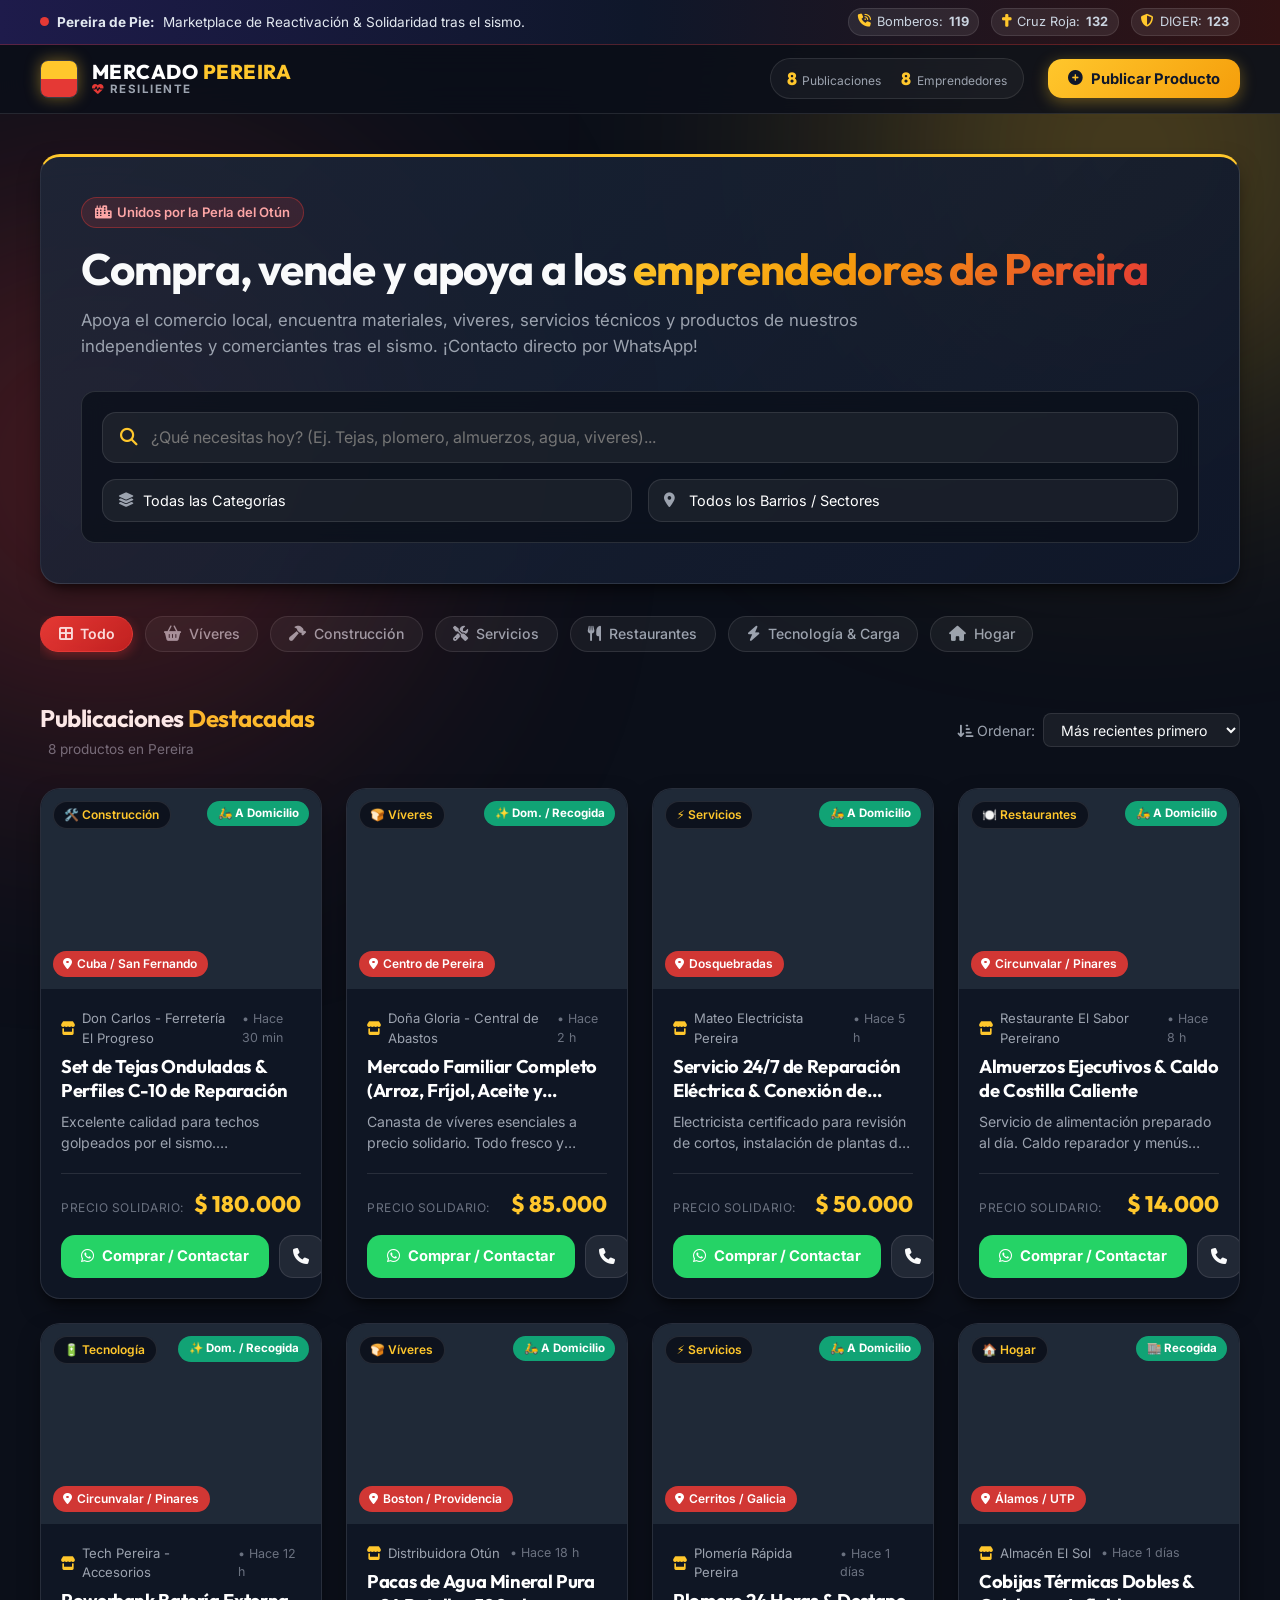
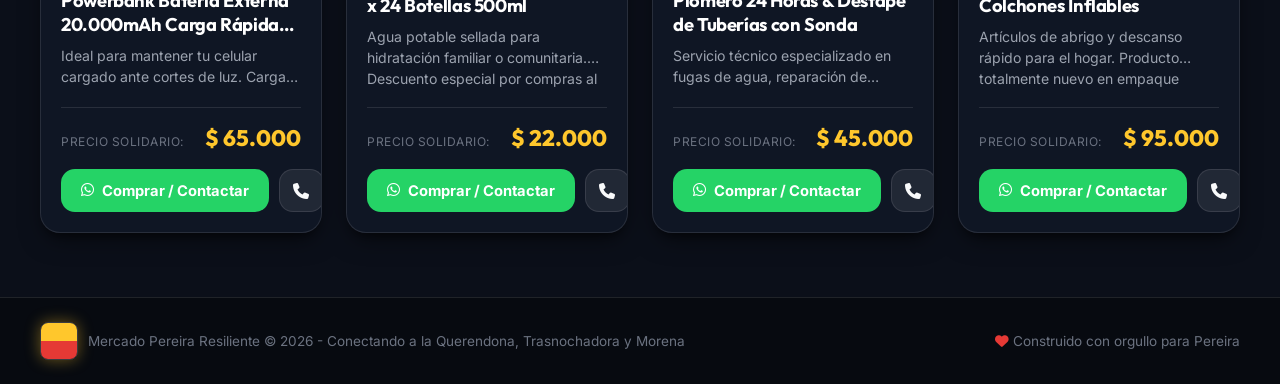
==== index.html @ 0235b791 "🚀 Lanzamiento inicial - Mercado Pereira Resiliente con Supabase" ====
<!DOCTYPE html>
<html lang="es">
<head>
  <meta charset="UTF-8">
  <meta name="viewport" content="width=device-width, initial-scale=1.0">
  <!-- Supabase Config (injected before app.js) -->
  <script>
    window.SUPABASE_URL = 'https://wqqwmtfupeejqzfnujdm.supabase.co';
    window.SUPABASE_ANON_KEY = 'eyJhbGciOiJIUzI1NiIsInR5cCI6IkpXVCJ9.eyJpc3MiOiJzdXBhYmFzZSIsInJlZiI6IndxcXdtdGZ1cGVlanF6Zm51amRtIiwicm9sZSI6ImFub24iLCJpYXQiOjE3ODY2MzM1OTQsImV4cCI6MjEwMjIwOTU5NH0.boRlhzLZzAHu8gyJQHZt4p9UXYtmQmVjTqqihpSPeos';
  </script>
  <title>Mercado Pereira Resiliente | Comercio & Solidaridad Local</title>
  <meta name="description" content="El Marketplace oficial de Pereira para comprar, vender y apoyar a comerciantes, independientes y emprendedores de nuestra ciudad.">
  
  <!-- Google Fonts: Outfit & Inter for ultra modern typography -->
  <link rel="preconnect" href="https://fonts.googleapis.com">
  <link rel="preconnect" href="https://fonts.gstatic.com" crossorigin>
  <link href="https://fonts.googleapis.com/css2?family=Inter:wght@300;400;500;600;700&family=Outfit:wght@500;600;700;800;900&display=swap" rel="stylesheet">
  
  <!-- FontAwesome Icons for crisp UI elements -->
  <link rel="stylesheet" href="https://cdnjs.cloudflare.com/ajax/libs/font-awesome/6.4.0/css/all.min.css">
  
  <!-- App Stylesheet -->
  <link rel="stylesheet" href="styles.css">
</head>
<body>
  <!-- Background Ambient Glow with Pereira Colors -->
  <div class="bg-glow bg-glow-yellow"></div>
  <div class="bg-glow bg-glow-red"></div>

  <!-- Top Announcement / Emergency Bar -->
  <div class="top-emergency-bar">
    <div class="container emergency-flex">
      <div class="emergency-text">
        <span class="pulse-dot"></span>
        <strong>Pereira de Pie:</strong> Marketplace de Reactivación & Solidaridad tras el sismo.
      </div>
      <div class="emergency-lines">
        <span class="emergency-pill"><i class="fa-solid fa-phone-volume"></i> Bomberos: <strong>119</strong></span>
        <span class="emergency-pill"><i class="fa-solid fa-cross"></i> Cruz Roja: <strong>132</strong></span>
        <span class="emergency-pill"><i class="fa-solid fa-shield-halved"></i> DIGER: <strong>123</strong></span>
      </div>
    </div>
  </div>

  <!-- Main Navigation Header -->
  <header class="main-header">
    <div class="container header-content">
      <!-- City Pride Logo -->
      <a href="#" class="brand-logo">
        <div class="flag-icon">
          <div class="flag-stripe flag-yellow"></div>
          <div class="flag-stripe flag-red"></div>
        </div>
        <div class="logo-text">
          <span class="logo-title">MERCADO <span class="highlight-yellow">PEREIRA</span></span>
          <span class="logo-subtitle"><i class="fa-solid fa-heart-pulse highlight-red"></i> RESILIENTE</span>
        </div>
      </a>

      <!-- Quick Actions & Stats -->
      <div class="header-actions">
        <div class="quick-stats hide-mobile">
          <div class="stat-item">
            <span class="stat-number" id="totalProductsCount">0</span>
            <span class="stat-label">Publicaciones</span>
          </div>
          <div class="stat-item">
            <span class="stat-number" id="totalSellersCount">0</span>
            <span class="stat-label">Emprendedores</span>
          </div>
        </div>

        <button class="btn btn-primary" id="openPublishModalBtn">
          <i class="fa-solid fa-plus-circle"></i>
          <span>Publicar Producto</span>
        </button>
      </div>
    </div>
  </header>

  <!-- Hero Banner with City Pride -->
  <section class="hero-section">
    <div class="container">
      <div class="hero-card">
        <div class="hero-badge">
          <i class="fa-solid fa-city"></i> Unidos por la Perla del Otún
        </div>
        <h1 class="hero-title">
          Compra, vende y apoya a los <span class="text-gradient">emprendedores de Pereira</span>
        </h1>
        <p class="hero-subtitle">
          Apoya el comercio local, encuentra materiales, viveres, servicios técnicos y productos de nuestros independientes y comerciantes tras el sismo. ¡Contacto directo por WhatsApp!
        </p>

        <!-- Search & Filter Bar -->
        <div class="search-filter-box">
          <div class="search-input-wrapper">
            <i class="fa-solid fa-magnifying-glass search-icon"></i>
            <input type="text" id="searchInput" placeholder="¿Qué necesitas hoy? (Ej. Tejas, plomero, almuerzos, agua, viveres)..." autocomplete="off">
            <button class="clear-search-btn" id="clearSearchBtn" style="display:none;"><i class="fa-solid fa-xmark"></i></button>
          </div>

          <div class="filter-selects">
            <div class="select-wrapper">
              <i class="fa-solid fa-layer-group"></i>
              <select id="categoryFilter">
                <option value="all">Todas las Categorías</option>
                <option value="viveres">🍞 Víveres & Alimentos</option>
                <option value="construccion">🛠️ Materiales & Reparación</option>
                <option value="servicios">⚡ Servicios Técnicos</option>
                <option value="restaurantes">🍽️ Comida & Restaurantes</option>
                <option value="tecnologia">🔋 Tecnología & Carga</option>
                <option value="hogar">🏠 Hogar & Ropa</option>
                <option value="otros">📦 Otros Productos</option>
              </select>
            </div>

            <div class="select-wrapper">
              <i class="fa-solid fa-location-dot"></i>
              <select id="neighborhoodFilter">
                <option value="all">Todos los Barrios / Sectores</option>
                <option value="cuba">Cuba / San Fernando</option>
                <option value="centro">Centro de Pereira</option>
                <option value="circunvalar">Circunvalar / Pinares</option>
                <option value="dosquebradas">Dosquebradas</option>
                <option value="boston">Boston / Providencia</option>
                <option value="cerritos">Cerritos / Galicia</option>
                <option value="alamos">Álamos / UTP</option>
                <option value="villasantana">Villa Santana / Toki</option>
              </select>
            </div>
          </div>
        </div>
      </div>
    </div>
  </section>

  <!-- Category Pills Bar -->
  <section class="categories-bar-section">
    <div class="container">
      <div class="categories-scroll" id="categoryPillsContainer">
        <button class="category-pill active" data-category="all">
          <i class="fa-solid fa-border-all"></i> Todo
        </button>
        <button class="category-pill" data-category="viveres">
          <i class="fa-solid fa-basket-shopping"></i> Víveres
        </button>
        <button class="category-pill" data-category="construccion">
          <i class="fa-solid fa-hammer"></i> Construcción
        </button>
        <button class="category-pill" data-category="servicios">
          <i class="fa-solid fa-screwdriver-wrench"></i> Servicios
        </button>
        <button class="category-pill" data-category="restaurantes">
          <i class="fa-solid fa-utensils"></i> Restaurantes
        </button>
        <button class="category-pill" data-category="tecnologia">
          <i class="fa-solid fa-bolt"></i> Tecnología & Carga
        </button>
        <button class="category-pill" data-category="hogar">
          <i class="fa-solid fa-house"></i> Hogar
        </button>
      </div>
    </div>
  </section>

  <!-- Main Marketplace Section -->
  <main class="marketplace-section">
    <div class="container">
      <!-- Active Filters Summary & Sorting -->
      <div class="results-header">
        <div class="results-info">
          <h2 class="section-title">Publicaciones <span class="highlight-yellow" id="currentCategoryTitle">Destacadas</span></h2>
          <span class="results-count" id="resultsCountBadge">Mostrando 0 productos</span>
        </div>

        <div class="sort-wrapper">
          <label for="sortSelect"><i class="fa-solid fa-arrow-down-short-wide"></i> Ordenar:</label>
          <select id="sortSelect">
            <option value="recent">Más recientes primero</option>
            <option value="price-low">Precio: Menor a Mayor</option>
            <option value="price-high">Precio: Mayor a Menor</option>
          </select>
        </div>
      </div>

      <!-- Marketplace Products Grid -->
      <div class="products-grid" id="productsGrid">
        <!-- Products cards injected via JS -->
      </div>

      <!-- Empty State -->
      <div class="empty-state" id="emptyState" style="display: none;">
        <div class="empty-icon"><i class="fa-solid fa-store-slash"></i></div>
        <h3>No se encontraron productos</h3>
        <p>Intenta ajustar tus criterios de búsqueda o sé el primero en publicar en esta categoría.</p>
        <button class="btn btn-primary" id="emptyStatePublishBtn">
          <i class="fa-solid fa-plus-circle"></i> Publicar Mi Producto
        </button>
      </div>
    </div>
  </main>

  <!-- Express Publish Modal -->
  <div class="modal-overlay" id="publishModal">
    <div class="modal-card">
      <div class="modal-header">
        <div class="modal-title-group">
          <div class="flag-mini"></div>
          <h3>Publicar Producto o Servicio</h3>
        </div>
        <button class="close-modal-btn" id="closePublishModalBtn"><i class="fa-solid fa-xmark"></i></button>
      </div>

      <form id="publishForm" class="modal-form">
        <div class="form-row">
          <div class="form-group">
            <label for="sellerName"><i class="fa-solid fa-user"></i> Tu Nombre o Negocio *</label>
            <input type="text" id="sellerName" placeholder="Ej. Don Carlos / Ferretería El Progreso" required>
          </div>

          <div class="form-group">
            <label for="sellerPhone"><i class="fa-brands fa-whatsapp"></i> Número de WhatsApp *</label>
            <input type="tel" id="sellerPhone" placeholder="Ej. 3101234567" required>
          </div>
        </div>

        <div class="form-group">
          <label for="productTitle"><i class="fa-solid fa-tag"></i> Título del Producto o Servicio *</label>
          <input type="text" id="productTitle" placeholder="Ej. Set de Tejas de Fibrocemento o Menú de Almuerzos" required>
        </div>

        <div class="form-row">
          <div class="form-group">
            <label for="productPrice"><i class="fa-solid fa-dollar-sign"></i> Precio ($ COP) *</label>
            <input type="number" id="productPrice" placeholder="Ej. 45000" min="0" required>
          </div>

          <div class="form-group">
            <label for="productCategory"><i class="fa-solid fa-list"></i> Categoría *</label>
            <select id="productCategory" required>
              <option value="">Seleccionar...</option>
              <option value="viveres">🍞 Víveres & Alimentos</option>
              <option value="construccion">🛠️ Materiales & Reparación</option>
              <option value="servicios">⚡ Servicios Técnicos</option>
              <option value="restaurantes">🍽️ Comida & Restaurantes</option>
              <option value="tecnologia">🔋 Tecnología & Carga</option>
              <option value="hogar">🏠 Hogar & Ropa</option>
              <option value="otros">📦 Otros Productos</option>
            </select>
          </div>
        </div>

        <div class="form-row">
          <div class="form-group">
            <label for="productNeighborhood"><i class="fa-solid fa-location-dot"></i> Barrio / Sector en Pereira *</label>
            <select id="productNeighborhood" required>
              <option value="">Seleccionar Barrio...</option>
              <option value="cuba">Cuba / San Fernando</option>
              <option value="centro">Centro de Pereira</option>
              <option value="circunvalar">Circunvalar / Pinares</option>
              <option value="dosquebradas">Dosquebradas</option>
              <option value="boston">Boston / Providencia</option>
              <option value="cerritos">Cerritos / Galicia</option>
              <option value="alamos">Álamos / UTP</option>
              <option value="villasantana">Villa Santana / Toki</option>
            </select>
          </div>

          <div class="form-group">
            <label for="deliveryBadge"><i class="fa-solid fa-truck-fast"></i> Modalidad de Entrega</label>
            <select id="deliveryBadge">
              <option value="domicilio">🛵 A Domicilio</option>
              <option value="recogida">🏬 Recogida en Punto</option>
              <option value="ambos">✨ Domicilio o Recogida</option>
            </select>
          </div>
        </div>

        <div class="form-group">
          <label for="productDescription"><i class="fa-solid fa-align-left"></i> Descripción del Producto o Servicio</label>
          <textarea id="productDescription" rows="3" placeholder="Describe los detalles, disponibilidad, cantidades o características..."></textarea>
        </div>

        <!-- Image Upload -->
        <div class="form-group">
          <label><i class="fa-solid fa-image"></i> Fotografía del Producto</label>
          
          <div class="image-upload-wrapper">
            <div class="upload-dropzone" id="dropzone">
              <i class="fa-solid fa-cloud-arrow-up upload-icon"></i>
              <span>Haz clic o arrastra una imagen aquí</span>
              <input type="file" id="imageInput" accept="image/*" class="file-input">
            </div>

            <div class="image-preview-container" id="imagePreviewContainer" style="display: none;">
              <img id="imagePreview" src="" alt="Previsualización">
              <button type="button" class="remove-img-btn" id="removeImgBtn"><i class="fa-solid fa-trash"></i></button>
            </div>
          </div>
          <small class="help-text">Si no subes foto, asignaremos una foto ilustrativa de alta calidad según la categoría.</small>
        </div>

        <div class="modal-footer">
          <button type="button" class="btn btn-secondary" id="cancelPublishBtn">Cancelar</button>
          <button type="submit" class="btn btn-primary btn-submit">
            <i class="fa-solid fa-paper-plane"></i> Publicar en Mercado Pereira
          </button>
        </div>
      </form>
    </div>
  </div>

  <!-- Notification Toast -->
  <div class="toast-container" id="toastContainer"></div>

  <!-- Footer -->
  <footer class="main-footer">
    <div class="container footer-flex">
      <div class="footer-brand">
        <div class="flag-icon mini">
          <div class="flag-stripe flag-yellow"></div>
          <div class="flag-stripe flag-red"></div>
        </div>
        <span>Mercado Pereira Resiliente &copy; 2026 - Conectando a la Querendona, Trasnochadora y Morena</span>
      </div>
      <div class="footer-credits">
        <span><i class="fa-solid fa-heart highlight-red"></i> Construido con orgullo para Pereira</span>
      </div>
    </div>
  </footer>

  <!-- Supabase JS Client v2 -->
  <script src="https://cdn.jsdelivr.net/npm/@supabase/supabase-js@2/dist/umd/supabase.min.js"></script>

  <!-- App Script -->
  <script src="app.js"></script>
</body>
</html>
---- styles.css ----
/* ==========================================================================
   MERCADO PEREIRA RESILIENTE - DESIGN SYSTEM & STYLES
   Colors: Pereira Flag (Warm Golden Yellow & Passion Red) + Dark Slate Glass
   ========================================================================== */

:root {
  /* Pereira Brand Colors */
  --pereira-yellow: #FFC72C;
  --pereira-yellow-glow: rgba(255, 199, 44, 0.35);
  --pereira-yellow-dark: #D97706;
  
  --pereira-red: #E53935;
  --pereira-red-glow: rgba(229, 57, 53, 0.35);
  --pereira-red-dark: #B91C1C;

  /* Neutral Dark Theme */
  --bg-dark: #0B0F19;
  --bg-card: rgba(17, 24, 39, 0.85);
  --bg-card-hover: rgba(31, 41, 55, 0.95);
  --bg-glass: rgba(255, 255, 255, 0.05);

  --border-light: rgba(255, 255, 255, 0.1);
  --border-glow: rgba(255, 199, 44, 0.25);

  /* Typography Colors */
  --text-primary: #F9FAFB;
  --text-secondary: #9CA3AF;
  --text-muted: #6B7280;

  /* Functional Accents */
  --success-green: #10B981;
  --whatsapp-green: #25D366;
  --whatsapp-hover: #1EBE57;

  /* Spacing & Radii */
  --radius-sm: 8px;
  --radius-md: 14px;
  --radius-lg: 20px;
  --radius-full: 9999px;

  --transition-fast: 0.2s cubic-bezier(0.4, 0, 0.2, 1);
  --transition-normal: 0.3s cubic-bezier(0.4, 0, 0.2, 1);

  /* Shadows */
  --shadow-card: 0 10px 25px -5px rgba(0, 0, 0, 0.5), 0 8px 10px -6px rgba(0, 0, 0, 0.5);
  --shadow-glow-yellow: 0 0 30px var(--pereira-yellow-glow);
  --shadow-glow-red: 0 0 30px var(--pereira-red-glow);
}

/* Base Reset & Box Sizing */
*, *::before, *::after {
  box-sizing: border-box;
  margin: 0;
  padding: 0;
}

body {
  font-family: 'Inter', system-ui, -apple-system, sans-serif;
  background-color: var(--bg-dark);
  color: var(--text-primary);
  line-height: 1.5;
  min-height: 100vh;
  overflow-x: hidden;
  position: relative;
}

h1, h2, h3, h4, h5, h6 {
  font-family: 'Outfit', sans-serif;
  font-weight: 700;
  letter-spacing: -0.02em;
}

a {
  color: inherit;
  text-decoration: none;
}

button, input, select, textarea {
  font-family: inherit;
  font-size: inherit;
}

/* Background Ambient Glows */
.bg-glow {
  position: fixed;
  width: 500px;
  height: 500px;
  border-radius: 50%;
  filter: blur(140px);
  pointer-events: none;
  z-index: 0;
  opacity: 0.35;
}

.bg-glow-yellow {
  top: -100px;
  right: -100px;
  background: var(--pereira-yellow);
}

.bg-glow-red {
  bottom: 20%;
  left: -150px;
  background: var(--pereira-red);
}

/* Container Layout */
.container {
  width: 100%;
  max-width: 1240px;
  margin: 0 auto;
  padding: 0 1.25rem;
}

/* Top Emergency Bar */
.top-emergency-bar {
  background: linear-gradient(90deg, #1E1B4B 0%, #0F172A 50%, #311213 100%);
  border-bottom: 1px solid rgba(229, 57, 53, 0.3);
  padding: 0.5rem 0;
  font-size: 0.85rem;
  position: relative;
  z-index: 100;
}

.emergency-flex {
  display: flex;
  justify-content: space-between;
  align-items: center;
  flex-wrap: wrap;
  gap: 0.75rem;
}

.emergency-text {
  display: flex;
  align-items: center;
  gap: 0.5rem;
  color: #E2E8F0;
}

.pulse-dot {
  width: 9px;
  height: 9px;
  background-color: var(--pereira-red);
  border-radius: 50%;
  box-shadow: 0 0 0 rgba(229, 57, 53, 0.8);
  animation: pulse-ring 1.8s infinite;
}

@keyframes pulse-ring {
  0% {
    box-shadow: 0 0 0 0 rgba(229, 57, 53, 0.7);
  }
  70% {
    box-shadow: 0 0 0 10px rgba(229, 57, 53, 0);
  }
  100% {
    box-shadow: 0 0 0 0 rgba(229, 57, 53, 0);
  }
}

.emergency-lines {
  display: flex;
  align-items: center;
  gap: 0.75rem;
  flex-wrap: wrap;
}

.emergency-pill {
  background: rgba(255, 255, 255, 0.08);
  border: 1px solid var(--border-light);
  padding: 0.2rem 0.6rem;
  border-radius: var(--radius-full);
  color: #CBD5E1;
  font-size: 0.8rem;
  display: flex;
  align-items: center;
  gap: 0.35rem;
}

.emergency-pill i {
  color: var(--pereira-yellow);
}

/* Main Navigation Header */
.main-header {
  background: rgba(11, 15, 25, 0.85);
  backdrop-filter: blur(16px);
  border-bottom: 1px solid var(--border-light);
  position: sticky;
  top: 0;
  z-index: 90;
  padding: 0.85rem 0;
}

.header-content {
  display: flex;
  align-items: center;
  justify-content: space-between;
  gap: 1rem;
}

/* Pereira Flag Icon & Brand Logo */
.brand-logo {
  display: flex;
  align-items: center;
  gap: 0.85rem;
}

.flag-icon {
  width: 38px;
  height: 38px;
  border-radius: var(--radius-sm);
  overflow: hidden;
  display: flex;
  flex-direction: column;
  box-shadow: 0 0 15px rgba(255, 199, 44, 0.4);
  border: 1px solid rgba(255, 255, 255, 0.2);
  flex-shrink: 0;
}

.flag-stripe {
  flex: 1;
  width: 100%;
}

.flag-yellow {
  background-color: var(--pereira-yellow);
}

.flag-red {
  background-color: var(--pereira-red);
}

.flag-mini {
  width: 22px;
  height: 22px;
  border-radius: 4px;
  display: flex;
  flex-direction: column;
  overflow: hidden;
  border: 1px solid rgba(255, 255, 255, 0.2);
}

.logo-text {
  display: flex;
  flex-direction: column;
  line-height: 1.1;
}

.logo-title {
  font-family: 'Outfit', sans-serif;
  font-size: 1.25rem;
  font-weight: 800;
  letter-spacing: 0.5px;
  color: #FFFFFF;
}

.logo-subtitle {
  font-size: 0.72rem;
  font-weight: 700;
  letter-spacing: 1.5px;
  color: var(--text-secondary);
}

.highlight-yellow {
  color: var(--pereira-yellow);
}

.highlight-red {
  color: var(--pereira-red);
}

.text-gradient {
  background: linear-gradient(135deg, var(--pereira-yellow) 0%, #F59E0B 40%, var(--pereira-red) 100%);
  -webkit-background-clip: text;
  -webkit-text-fill-color: transparent;
}

/* Header Actions & Quick Stats */
.header-actions {
  display: flex;
  align-items: center;
  gap: 1.5rem;
}

.quick-stats {
  display: flex;
  align-items: center;
  gap: 1.25rem;
  background: rgba(255, 255, 255, 0.04);
  border: 1px solid var(--border-light);
  padding: 0.4rem 1rem;
  border-radius: var(--radius-full);
}

.stat-item {
  display: flex;
  align-items: baseline;
  gap: 0.35rem;
}

.stat-number {
  font-family: 'Outfit', sans-serif;
  font-weight: 800;
  font-size: 1.1rem;
  color: var(--pereira-yellow);
}

.stat-label {
  font-size: 0.75rem;
  color: var(--text-secondary);
}

/* Buttons */
.btn {
  display: inline-flex;
  align-items: center;
  justify-content: center;
  gap: 0.5rem;
  padding: 0.65rem 1.25rem;
  border-radius: var(--radius-md);
  font-weight: 600;
  cursor: pointer;
  transition: all var(--transition-fast);
  border: none;
  outline: none;
  font-size: 0.92rem;
  white-space: nowrap;
}

.btn-primary {
  background: linear-gradient(135deg, var(--pereira-yellow) 0%, #F59E0B 100%);
  color: #0F172A;
  box-shadow: 0 4px 15px var(--pereira-yellow-glow);
  font-weight: 700;
}

.btn-primary:hover {
  transform: translateY(-2px);
  box-shadow: 0 6px 20px rgba(255, 199, 44, 0.5);
  background: linear-gradient(135deg, #FFD043 0%, var(--pereira-yellow) 100%);
}

.btn-secondary {
  background: rgba(255, 255, 255, 0.08);
  color: var(--text-primary);
  border: 1px solid var(--border-light);
}

.btn-secondary:hover {
  background: rgba(255, 255, 255, 0.15);
}

.btn-whatsapp {
  background: var(--whatsapp-green);
  color: #FFFFFF;
  font-weight: 700;
  width: 100%;
}

.btn-whatsapp:hover {
  background: var(--whatsapp-hover);
  box-shadow: 0 4px 15px rgba(37, 211, 102, 0.4);
  transform: translateY(-2px);
}

/* Hero Section */
.hero-section {
  padding: 2.5rem 0 1.5rem;
}

.hero-card {
  background: linear-gradient(135deg, rgba(30, 41, 59, 0.8) 0%, rgba(15, 23, 42, 0.95) 100%);
  border: 1px solid var(--border-light);
  border-top: 3px solid var(--pereira-yellow);
  border-radius: var(--radius-lg);
  padding: 2.5rem;
  position: relative;
  overflow: hidden;
  box-shadow: var(--shadow-card);
}

.hero-badge {
  display: inline-flex;
  align-items: center;
  gap: 0.4rem;
  background: rgba(229, 57, 53, 0.15);
  border: 1px solid rgba(229, 57, 53, 0.4);
  color: #FCA5A5;
  padding: 0.3rem 0.8rem;
  border-radius: var(--radius-full);
  font-size: 0.82rem;
  font-weight: 600;
  margin-bottom: 1rem;
}

.hero-title {
  font-size: clamp(1.8rem, 4vw, 2.75rem);
  line-height: 1.15;
  margin-bottom: 0.85rem;
}

.hero-subtitle {
  color: var(--text-secondary);
  font-size: 1.05rem;
  max-width: 780px;
  margin-bottom: 2rem;
}

/* Search & Filter Box */
.search-filter-box {
  display: flex;
  flex-direction: column;
  gap: 1rem;
  background: rgba(11, 15, 25, 0.8);
  padding: 1.25rem;
  border-radius: var(--radius-md);
  border: 1px solid rgba(255, 255, 255, 0.12);
  backdrop-filter: blur(10px);
}

.search-input-wrapper {
  position: relative;
  flex: 1;
}

.search-icon {
  position: absolute;
  left: 1.1rem;
  top: 50%;
  transform: translateY(-50%);
  color: var(--pereira-yellow);
  font-size: 1.1rem;
}

.search-input-wrapper input {
  width: 100%;
  background: rgba(255, 255, 255, 0.06);
  border: 1px solid var(--border-light);
  border-radius: var(--radius-md);
  padding: 0.9rem 2.8rem 0.9rem 3rem;
  color: #FFFFFF;
  font-size: 1rem;
  transition: all var(--transition-fast);
}

.search-input-wrapper input:focus {
  outline: none;
  border-color: var(--pereira-yellow);
  background: rgba(255, 255, 255, 0.1);
  box-shadow: 0 0 0 3px var(--pereira-yellow-glow);
}

.clear-search-btn {
  position: absolute;
  right: 1rem;
  top: 50%;
  transform: translateY(-50%);
  background: none;
  border: none;
  color: var(--text-muted);
  font-size: 1.1rem;
  cursor: pointer;
}

.clear-search-btn:hover {
  color: var(--text-primary);
}

.filter-selects {
  display: grid;
  grid-template-columns: repeat(auto-fit, minmax(220px, 1fr));
  gap: 1rem;
}

.select-wrapper {
  position: relative;
  display: flex;
  align-items: center;
}

.select-wrapper i {
  position: absolute;
  left: 1rem;
  color: var(--text-secondary);
  pointer-events: none;
  font-size: 0.9rem;
}

.select-wrapper select {
  width: 100%;
  background: rgba(255, 255, 255, 0.06);
  border: 1px solid var(--border-light);
  border-radius: var(--radius-md);
  padding: 0.75rem 1rem 0.75rem 2.5rem;
  color: #FFFFFF;
  font-size: 0.9rem;
  cursor: pointer;
  appearance: none;
  transition: all var(--transition-fast);
}

.select-wrapper select:focus {
  outline: none;
  border-color: var(--pereira-yellow);
}

.select-wrapper select option {
  background-color: #1F2937;
  color: #FFFFFF;
}

/* Category Pills Horizontal Bar */
.categories-bar-section {
  padding: 0.5rem 0 1.5rem;
}

.categories-scroll {
  display: flex;
  align-items: center;
  gap: 0.75rem;
  overflow-x: auto;
  padding-bottom: 0.5rem;
  scrollbar-width: thin;
  scrollbar-color: var(--pereira-yellow) transparent;
}

.categories-scroll::-webkit-scrollbar {
  height: 4px;
}

.categories-scroll::-webkit-scrollbar-thumb {
  background: var(--pereira-yellow);
  border-radius: 4px;
}

.category-pill {
  display: inline-flex;
  align-items: center;
  gap: 0.5rem;
  padding: 0.55rem 1.1rem;
  background: rgba(255, 255, 255, 0.05);
  border: 1px solid var(--border-light);
  border-radius: var(--radius-full);
  color: var(--text-secondary);
  font-size: 0.88rem;
  font-weight: 500;
  cursor: pointer;
  white-space: nowrap;
  transition: all var(--transition-fast);
}

.category-pill i {
  font-size: 0.95rem;
}

.category-pill:hover {
  background: rgba(255, 255, 255, 0.12);
  color: var(--text-primary);
  border-color: rgba(255, 255, 255, 0.25);
}

.category-pill.active {
  background: linear-gradient(135deg, var(--pereira-red) 0%, var(--pereira-red-dark) 100%);
  color: #FFFFFF;
  border-color: var(--pereira-red);
  box-shadow: 0 4px 12px var(--pereira-red-glow);
  font-weight: 600;
}

/* Main Marketplace Grid Section */
.marketplace-section {
  padding: 1rem 0 4rem;
}

.results-header {
  display: flex;
  align-items: center;
  justify-content: space-between;
  flex-wrap: wrap;
  gap: 1rem;
  margin-bottom: 1.75rem;
}

.section-title {
  font-size: 1.5rem;
  color: #FFFFFF;
}

.results-count {
  font-size: 0.85rem;
  color: var(--text-muted);
  margin-left: 0.5rem;
}

.sort-wrapper {
  display: flex;
  align-items: center;
  gap: 0.5rem;
  font-size: 0.88rem;
  color: var(--text-secondary);
}

.sort-wrapper select {
  background: rgba(255, 255, 255, 0.06);
  border: 1px solid var(--border-light);
  color: var(--text-primary);
  padding: 0.4rem 0.8rem;
  border-radius: var(--radius-sm);
  cursor: pointer;
}

.sort-wrapper select option {
  background: #1F2937;
}

/* Product Cards Grid Layout */
.products-grid {
  display: grid;
  grid-template-columns: repeat(auto-fill, minmax(280px, 1fr));
  gap: 1.5rem;
}

/* Product Card Styling */
.product-card {
  background: var(--bg-card);
  border: 1px solid var(--border-light);
  border-radius: var(--radius-lg);
  overflow: hidden;
  display: flex;
  flex-direction: column;
  transition: all var(--transition-normal);
  position: relative;
  box-shadow: var(--shadow-card);
}

.product-card:hover {
  transform: translateY(-6px);
  border-color: var(--pereira-yellow);
  box-shadow: 0 12px 30px rgba(0, 0, 0, 0.6), 0 0 20px var(--pereira-yellow-glow);
  background: var(--bg-card-hover);
}

.product-image-box {
  position: relative;
  width: 100%;
  height: 200px;
  background: #1F2937;
  overflow: hidden;
}

.product-image {
  width: 100%;
  height: 100%;
  object-fit: cover;
  transition: transform 0.5s ease;
}

.product-card:hover .product-image {
  transform: scale(1.08);
}

/* Badges on Image */
.badge-category {
  position: absolute;
  top: 0.75rem;
  left: 0.75rem;
  background: rgba(11, 15, 25, 0.85);
  backdrop-filter: blur(8px);
  border: 1px solid var(--border-light);
  color: var(--pereira-yellow);
  padding: 0.25rem 0.65rem;
  border-radius: var(--radius-full);
  font-size: 0.75rem;
  font-weight: 600;
  display: flex;
  align-items: center;
  gap: 0.3rem;
}

.badge-delivery {
  position: absolute;
  top: 0.75rem;
  right: 0.75rem;
  background: rgba(16, 185, 129, 0.85);
  backdrop-filter: blur(8px);
  color: #FFFFFF;
  padding: 0.25rem 0.65rem;
  border-radius: var(--radius-full);
  font-size: 0.72rem;
  font-weight: 700;
}

.badge-neighborhood {
  position: absolute;
  bottom: 0.75rem;
  left: 0.75rem;
  background: rgba(229, 57, 53, 0.9);
  backdrop-filter: blur(8px);
  color: #FFFFFF;
  padding: 0.25rem 0.65rem;
  border-radius: var(--radius-full);
  font-size: 0.75rem;
  font-weight: 600;
  display: flex;
  align-items: center;
  gap: 0.3rem;
}

/* Card Content Body */
.product-card-body {
  padding: 1.25rem;
  display: flex;
  flex-direction: column;
  flex: 1;
}

.product-seller {
  display: flex;
  align-items: center;
  gap: 0.4rem;
  font-size: 0.82rem;
  color: var(--text-secondary);
  margin-bottom: 0.4rem;
}

.product-seller i {
  color: var(--pereira-yellow);
}

.product-title {
  font-size: 1.15rem;
  font-weight: 700;
  color: #FFFFFF;
  margin-bottom: 0.5rem;
  line-height: 1.3;
  display: -webkit-box;
  -webkit-line-clamp: 2;
  -webkit-box-orient: vertical;
  overflow: hidden;
}

.product-description {
  font-size: 0.88rem;
  color: var(--text-secondary);
  margin-bottom: 1.25rem;
  display: -webkit-box;
  -webkit-line-clamp: 2;
  -webkit-box-orient: vertical;
  overflow: hidden;
  flex: 1;
}

.product-footer {
  margin-top: auto;
  display: flex;
  flex-direction: column;
  gap: 0.85rem;
  padding-top: 0.85rem;
  border-top: 1px solid var(--border-light);
}

.price-row {
  display: flex;
  align-items: baseline;
  justify-content: space-between;
}

.price-label {
  font-size: 0.75rem;
  color: var(--text-muted);
  text-transform: uppercase;
  letter-spacing: 0.5px;
}

.product-price {
  font-family: 'Outfit', sans-serif;
  font-size: 1.4rem;
  font-weight: 800;
  color: var(--pereira-yellow);
}

/* Empty State */
.empty-state {
  text-align: center;
  padding: 4rem 1.5rem;
  background: var(--bg-card);
  border: 1px dashed var(--border-light);
  border-radius: var(--radius-lg);
  max-width: 600px;
  margin: 2rem auto;
}

.empty-icon {
  font-size: 3.5rem;
  color: var(--pereira-yellow);
  margin-bottom: 1rem;
  opacity: 0.8;
}

.empty-state h3 {
  font-size: 1.4rem;
  margin-bottom: 0.5rem;
}

.empty-state p {
  color: var(--text-secondary);
  margin-bottom: 1.5rem;
}

/* Modal Overlay & Card */
.modal-overlay {
  position: fixed;
  inset: 0;
  background: rgba(0, 0, 0, 0.8);
  backdrop-filter: blur(12px);
  z-index: 1000;
  display: flex;
  align-items: center;
  justify-content: center;
  padding: 1rem;
  opacity: 0;
  pointer-events: none;
  transition: opacity var(--transition-normal);
}

.modal-overlay.active {
  opacity: 1;
  pointer-events: auto;
}

.modal-card {
  background: #111827;
  border: 1px solid var(--border-light);
  border-top: 4px solid var(--pereira-yellow);
  border-radius: var(--radius-lg);
  width: 100%;
  max-width: 620px;
  max-height: 90vh;
  overflow-y: auto;
  box-shadow: 0 25px 50px -12px rgba(0, 0, 0, 0.8);
  transform: translateY(20px);
  transition: transform var(--transition-normal);
}

.modal-overlay.active .modal-card {
  transform: translateY(0);
}

.modal-header {
  padding: 1.25rem 1.5rem;
  border-bottom: 1px solid var(--border-light);
  display: flex;
  align-items: center;
  justify-content: space-between;
  background: rgba(17, 24, 39, 0.95);
  position: sticky;
  top: 0;
  z-index: 10;
}

.modal-title-group {
  display: flex;
  align-items: center;
  gap: 0.75rem;
}

.modal-title-group h3 {
  font-size: 1.25rem;
  color: #FFFFFF;
}

.close-modal-btn {
  background: none;
  border: none;
  color: var(--text-muted);
  font-size: 1.3rem;
  cursor: pointer;
  padding: 0.3rem;
  border-radius: var(--radius-sm);
}

.close-modal-btn:hover {
  color: #FFFFFF;
  background: rgba(255, 255, 255, 0.1);
}

/* Modal Form Controls */
.modal-form {
  padding: 1.5rem;
  display: flex;
  flex-direction: column;
  gap: 1.1rem;
}

.form-row {
  display: grid;
  grid-template-columns: repeat(auto-fit, minmax(240px, 1fr));
  gap: 1rem;
}

.form-group {
  display: flex;
  flex-direction: column;
  gap: 0.4rem;
}

.form-group label {
  font-size: 0.88rem;
  font-weight: 600;
  color: #E2E8F0;
  display: flex;
  align-items: center;
  gap: 0.4rem;
}

.form-group label i {
  color: var(--pereira-yellow);
}

.form-group input,
.form-group select,
.form-group textarea {
  width: 100%;
  background: rgba(255, 255, 255, 0.05);
  border: 1px solid var(--border-light);
  border-radius: var(--radius-md);
  padding: 0.75rem 1rem;
  color: #FFFFFF;
  font-size: 0.92rem;
  transition: border-color var(--transition-fast);
}

.form-group input:focus,
.form-group select:focus,
.form-group textarea:focus {
  outline: none;
  border-color: var(--pereira-yellow);
  background: rgba(255, 255, 255, 0.08);
}

.form-group select option {
  background: #1F2937;
}

.help-text {
  font-size: 0.78rem;
  color: var(--text-muted);
}

/* File Upload Dropzone */
.image-upload-wrapper {
  margin-top: 0.2rem;
}

.upload-dropzone {
  border: 2px dashed rgba(255, 199, 44, 0.4);
  border-radius: var(--radius-md);
  padding: 1.5rem;
  text-align: center;
  cursor: pointer;
  background: rgba(255, 199, 44, 0.03);
  transition: all var(--transition-fast);
  position: relative;
  display: flex;
  flex-direction: column;
  align-items: center;
  gap: 0.5rem;
  color: var(--text-secondary);
}

.upload-dropzone:hover {
  background: rgba(255, 199, 44, 0.08);
  border-color: var(--pereira-yellow);
  color: #FFFFFF;
}

.upload-icon {
  font-size: 2rem;
  color: var(--pereira-yellow);
}

.file-input {
  position: absolute;
  inset: 0;
  opacity: 0;
  cursor: pointer;
}

.image-preview-container {
  position: relative;
  width: 100%;
  height: 180px;
  border-radius: var(--radius-md);
  overflow: hidden;
  border: 1px solid var(--border-light);
}

.image-preview-container img {
  width: 100%;
  height: 100%;
  object-fit: cover;
}

.remove-img-btn {
  position: absolute;
  top: 0.5rem;
  right: 0.5rem;
  background: rgba(229, 57, 53, 0.9);
  color: #FFFFFF;
  border: none;
  width: 32px;
  height: 32px;
  border-radius: 50%;
  cursor: pointer;
  display: flex;
  align-items: center;
  justify-content: center;
}

.modal-footer {
  display: flex;
  align-items: center;
  justify-content: flex-end;
  gap: 0.75rem;
  margin-top: 0.5rem;
  padding-top: 1rem;
  border-top: 1px solid var(--border-light);
}

/* Toast Notification */
.toast-container {
  position: fixed;
  bottom: 1.5rem;
  right: 1.5rem;
  z-index: 2000;
  display: flex;
  flex-direction: column;
  gap: 0.75rem;
  pointer-events: none;
}

.toast {
  background: rgba(17, 24, 39, 0.95);
  border: 1px solid var(--border-light);
  border-left: 4px solid var(--pereira-yellow);
  color: #FFFFFF;
  padding: 0.9rem 1.25rem;
  border-radius: var(--radius-md);
  box-shadow: 0 10px 25px rgba(0, 0, 0, 0.5);
  display: flex;
  align-items: center;
  gap: 0.75rem;
  font-size: 0.9rem;
  pointer-events: auto;
  animation: slide-in 0.3s ease forwards;
}

.toast-success {
  border-left-color: var(--success-green);
}

.toast-success i {
  color: var(--success-green);
}

@keyframes slide-in {
  from {
    transform: translateX(100%);
    opacity: 0;
  }
  to {
    transform: translateX(0);
    opacity: 1;
  }
}

/* Footer Styling */
.main-footer {
  background: #070A10;
  border-top: 1px solid var(--border-light);
  padding: 1.5rem 0;
  font-size: 0.85rem;
  color: var(--text-muted);
}

.footer-flex {
  display: flex;
  align-items: center;
  justify-content: space-between;
  flex-wrap: wrap;
  gap: 1rem;
}

.footer-brand {
  display: flex;
  align-items: center;
  gap: 0.6rem;
}

/* Action Buttons Row (WhatsApp + Call) */
.action-buttons {
  display: flex;
  gap: 0.6rem;
  align-items: stretch;
}

.action-buttons .btn-whatsapp {
  flex: 1;
}

.btn-call {
  display: inline-flex;
  align-items: center;
  justify-content: center;
  padding: 0.65rem 0.85rem;
  background: rgba(255, 255, 255, 0.08);
  border: 1px solid var(--border-light);
  border-radius: var(--radius-md);
  color: var(--text-primary);
  font-size: 1rem;
  cursor: pointer;
  text-decoration: none;
  transition: all var(--transition-fast);
  flex-shrink: 0;
}

.btn-call:hover {
  background: rgba(255, 255, 255, 0.18);
  color: var(--pereira-yellow);
  border-color: var(--pereira-yellow);
  transform: translateY(-2px);
}

/* Time Ago Label */
.time-ago {
  color: var(--text-muted);
  font-size: 0.78rem;
  margin-left: 0.2rem;
}

/* Loading Skeleton Cards */
.loading-skeleton {
  background: linear-gradient(
    90deg,
    rgba(255, 255, 255, 0.04) 25%,
    rgba(255, 255, 255, 0.08) 50%,
    rgba(255, 255, 255, 0.04) 75%
  );
  background-size: 200% 100%;
  animation: skeleton-shimmer 1.5s infinite;
  border-radius: var(--radius-lg);
  height: 360px;
  border: 1px solid var(--border-light);
}

@keyframes skeleton-shimmer {
  0%   { background-position: -200% 0; }
  100% { background-position: 200% 0; }
}

/* Responsive Utilities */
@media (max-width: 768px) {
  .hide-mobile {
    display: none !important;
  }

  .hero-card {
    padding: 1.5rem;
  }

  .search-filter-box {
    padding: 0.85rem;
  }

  .emergency-lines {
    display: none;
  }
}
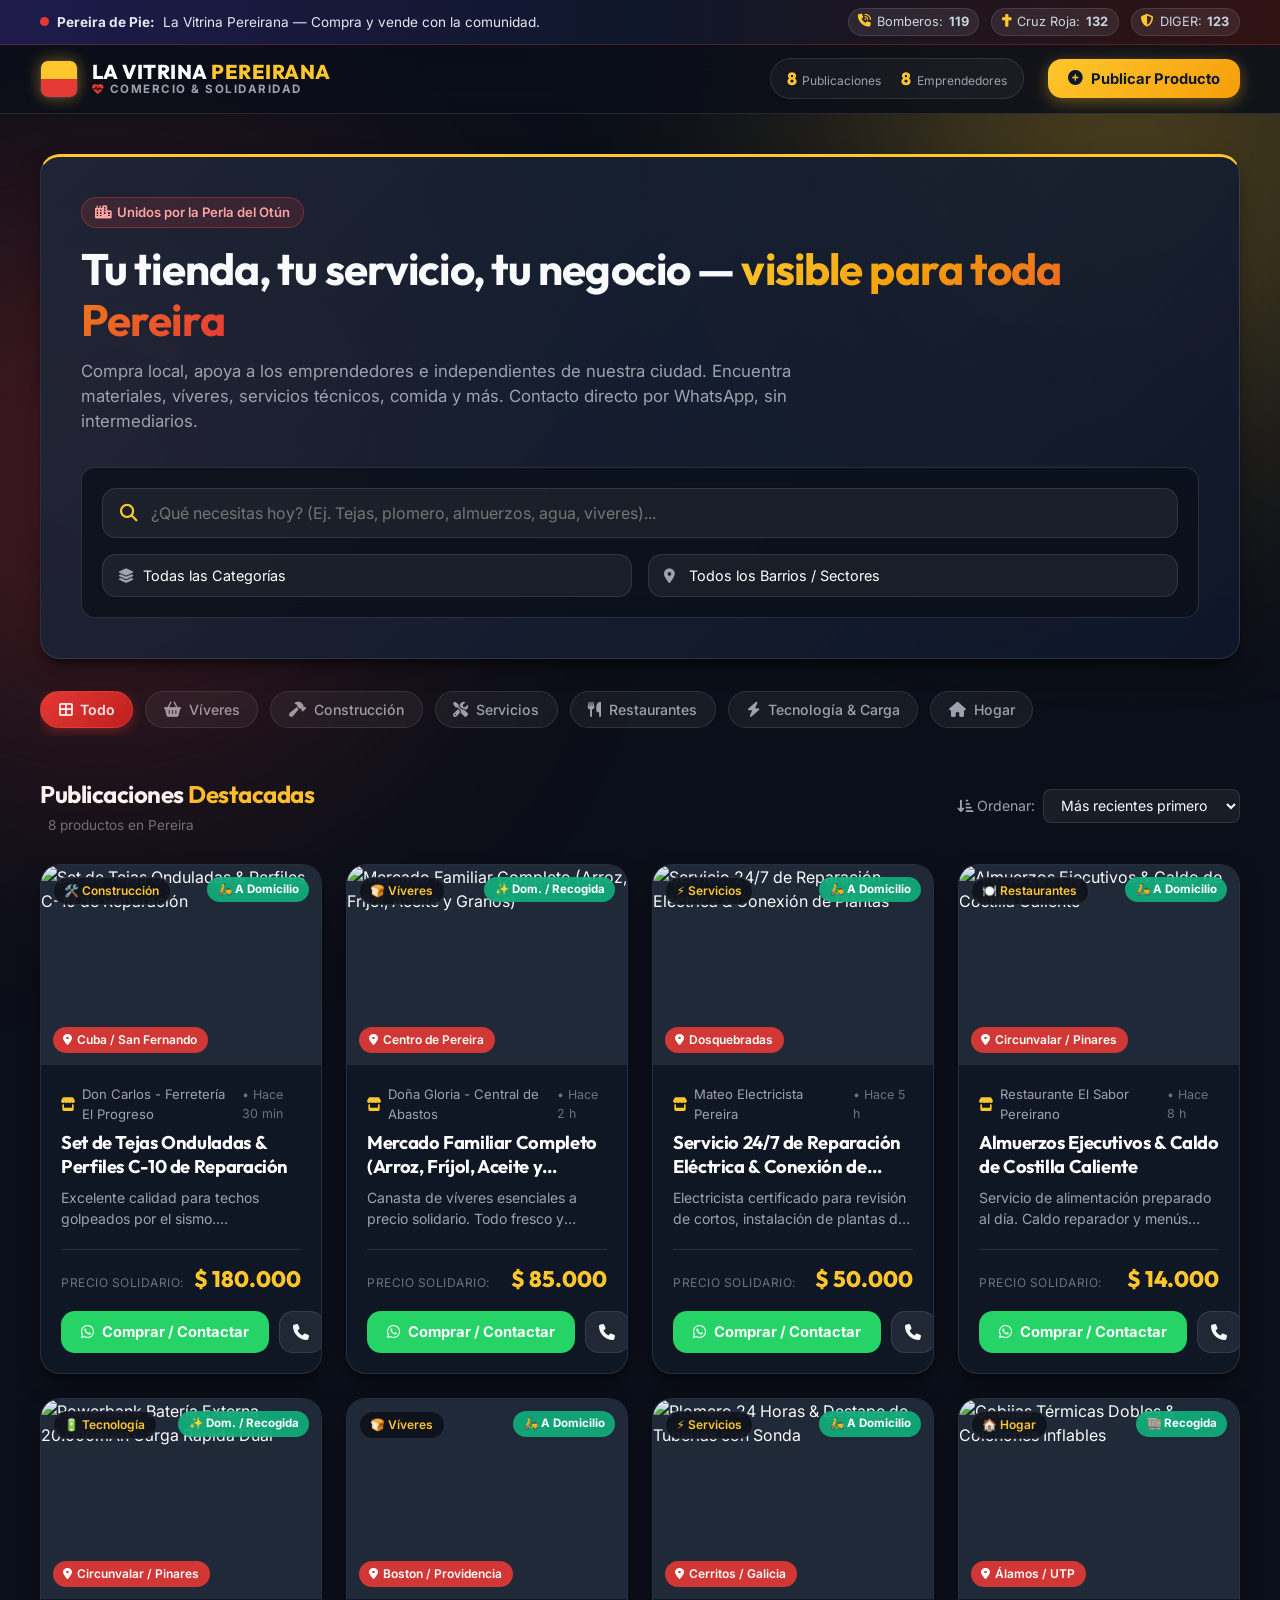
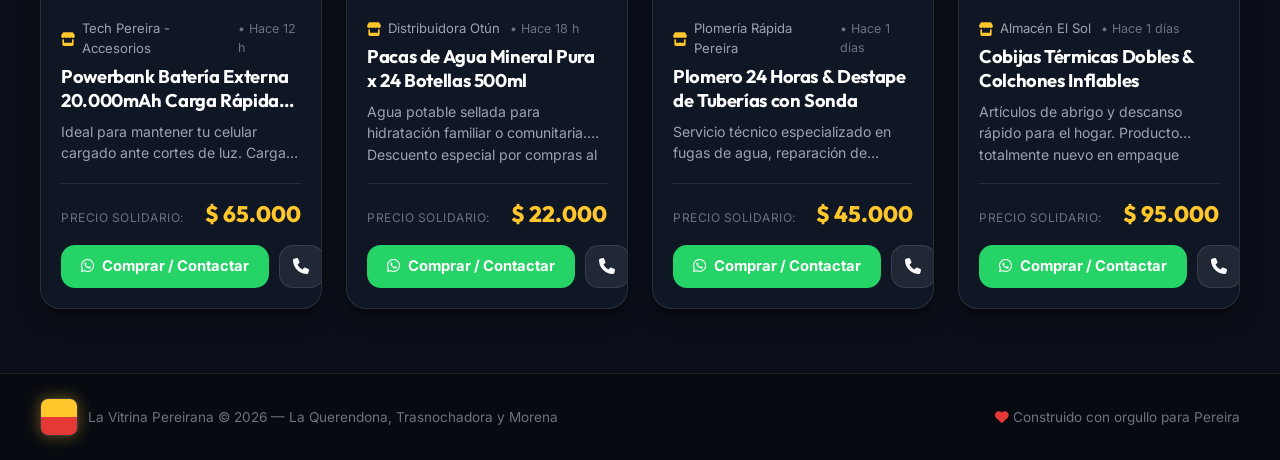
==== commit 9723d98a: "✨ Renombrar a 'La Vitrina Pereirana' - nuevo branding completo" ====
--- a/index.html
+++ b/index.html
@@ -8,8 +8,8 @@
     window.SUPABASE_URL = 'https://wqqwmtfupeejqzfnujdm.supabase.co';
     window.SUPABASE_ANON_KEY = 'eyJhbGciOiJIUzI1NiIsInR5cCI6IkpXVCJ9.eyJpc3MiOiJzdXBhYmFzZSIsInJlZiI6IndxcXdtdGZ1cGVlanF6Zm51amRtIiwicm9sZSI6ImFub24iLCJpYXQiOjE3ODY2MzM1OTQsImV4cCI6MjEwMjIwOTU5NH0.boRlhzLZzAHu8gyJQHZt4p9UXYtmQmVjTqqihpSPeos';
   </script>
-  <title>Mercado Pereira Resiliente | Comercio & Solidaridad Local</title>
-  <meta name="description" content="El Marketplace oficial de Pereira para comprar, vender y apoyar a comerciantes, independientes y emprendedores de nuestra ciudad.">
+  <title>La Vitrina Pereirana | Compra & Vende en Pereira</title>
+  <meta name="description" content="El marketplace local de Pereira para comprar, vender y apoyar a comerciantes, emprendedores e independientes de nuestra ciudad.">
   
   <!-- Google Fonts: Outfit & Inter for ultra modern typography -->
   <link rel="preconnect" href="https://fonts.googleapis.com">
@@ -32,7 +32,7 @@
     <div class="container emergency-flex">
       <div class="emergency-text">
         <span class="pulse-dot"></span>
-        <strong>Pereira de Pie:</strong> Marketplace de Reactivación & Solidaridad tras el sismo.
+        <strong>Pereira de Pie:</strong> La Vitrina Pereirana — Compra y vende con la comunidad.
       </div>
       <div class="emergency-lines">
         <span class="emergency-pill"><i class="fa-solid fa-phone-volume"></i> Bomberos: <strong>119</strong></span>
@@ -52,8 +52,8 @@
           <div class="flag-stripe flag-red"></div>
         </div>
         <div class="logo-text">
-          <span class="logo-title">MERCADO <span class="highlight-yellow">PEREIRA</span></span>
-          <span class="logo-subtitle"><i class="fa-solid fa-heart-pulse highlight-red"></i> RESILIENTE</span>
+          <span class="logo-title">LA VITRINA <span class="highlight-yellow">PEREIRANA</span></span>
+          <span class="logo-subtitle"><i class="fa-solid fa-heart-pulse highlight-red"></i> COMERCIO & SOLIDARIDAD</span>
         </div>
       </a>
 
@@ -86,10 +86,10 @@
           <i class="fa-solid fa-city"></i> Unidos por la Perla del Otún
         </div>
         <h1 class="hero-title">
-          Compra, vende y apoya a los <span class="text-gradient">emprendedores de Pereira</span>
+          Tu tienda, tu servicio, tu negocio — <span class="text-gradient">visible para toda Pereira</span>
         </h1>
         <p class="hero-subtitle">
-          Apoya el comercio local, encuentra materiales, viveres, servicios técnicos y productos de nuestros independientes y comerciantes tras el sismo. ¡Contacto directo por WhatsApp!
+          Compra local, apoya a los emprendedores e independientes de nuestra ciudad. Encuentra materiales, víveres, servicios técnicos, comida y más. Contacto directo por WhatsApp, sin intermediarios.
         </p>
 
         <!-- Search & Filter Bar -->
@@ -322,7 +322,7 @@
           <div class="flag-stripe flag-yellow"></div>
           <div class="flag-stripe flag-red"></div>
         </div>
-        <span>Mercado Pereira Resiliente &copy; 2026 - Conectando a la Querendona, Trasnochadora y Morena</span>
+        <span>La Vitrina Pereirana &copy; 2026 &mdash; La Querendona, Trasnochadora y Morena</span>
       </div>
       <div class="footer-credits">
         <span><i class="fa-solid fa-heart highlight-red"></i> Construido con orgullo para Pereira</span>
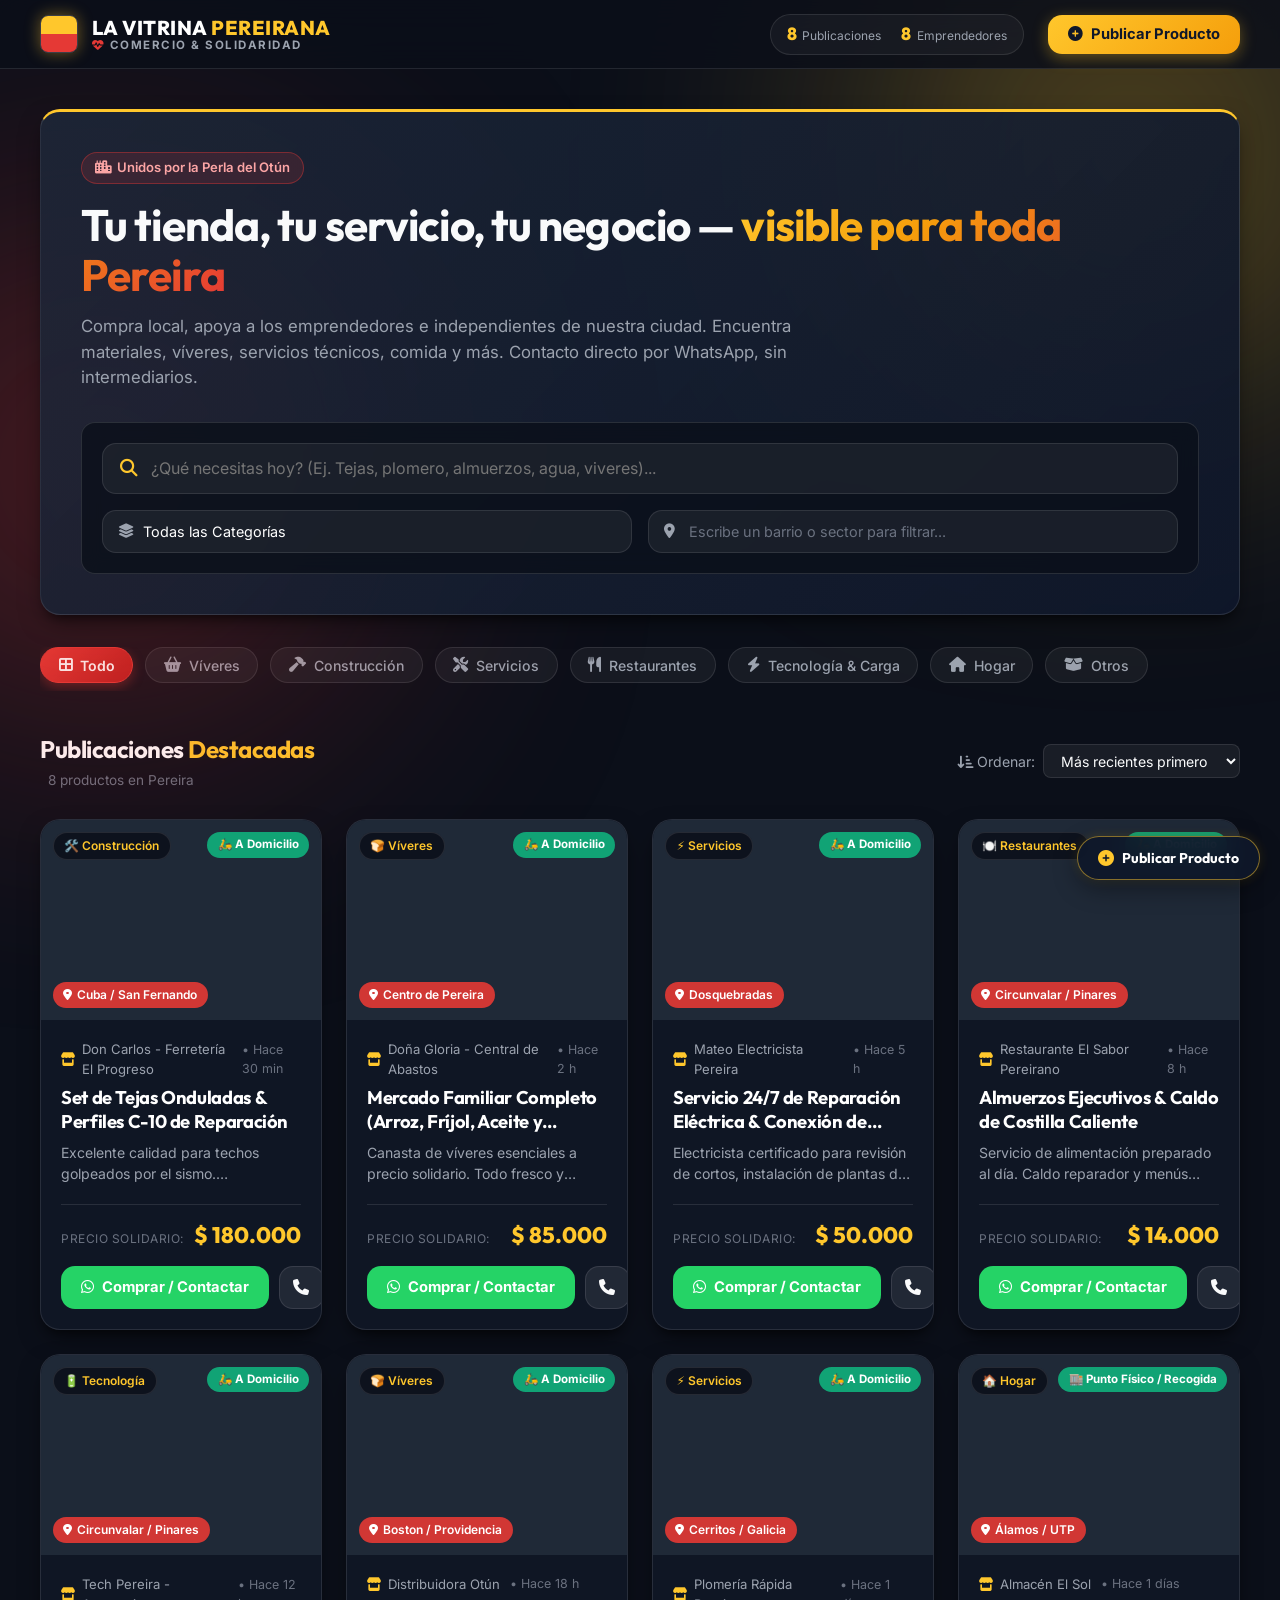
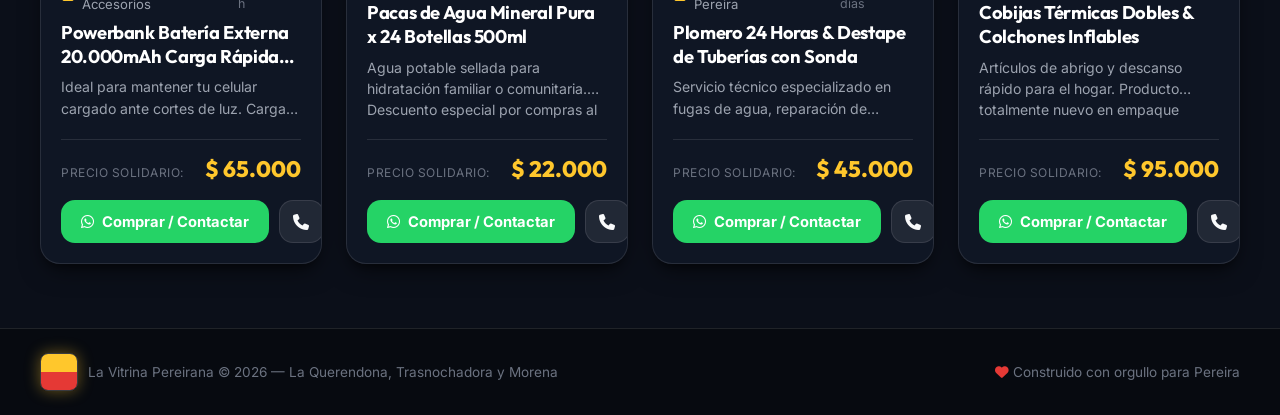
==== commit 211203ea: "feat: Rediseño completo, banner removido, sincronización Supabase, visor de fotos, panel de administ" ====
--- a/index.html
+++ b/index.html
@@ -27,21 +27,6 @@
   <div class="bg-glow bg-glow-yellow"></div>
   <div class="bg-glow bg-glow-red"></div>
 
-  <!-- Top Announcement / Emergency Bar -->
-  <div class="top-emergency-bar">
-    <div class="container emergency-flex">
-      <div class="emergency-text">
-        <span class="pulse-dot"></span>
-        <strong>Pereira de Pie:</strong> La Vitrina Pereirana — Compra y vende con la comunidad.
-      </div>
-      <div class="emergency-lines">
-        <span class="emergency-pill"><i class="fa-solid fa-phone-volume"></i> Bomberos: <strong>119</strong></span>
-        <span class="emergency-pill"><i class="fa-solid fa-cross"></i> Cruz Roja: <strong>132</strong></span>
-        <span class="emergency-pill"><i class="fa-solid fa-shield-halved"></i> DIGER: <strong>123</strong></span>
-      </div>
-    </div>
-  </div>
-
   <!-- Main Navigation Header -->
   <header class="main-header">
     <div class="container header-content">
@@ -70,7 +55,7 @@
           </div>
         </div>
 
-        <button class="btn btn-primary" id="openPublishModalBtn">
+        <button class="btn btn-primary btn-header-publish" id="openPublishModalBtn">
           <i class="fa-solid fa-plus-circle"></i>
           <span>Publicar Producto</span>
         </button>
@@ -117,17 +102,7 @@
 
             <div class="select-wrapper">
               <i class="fa-solid fa-location-dot"></i>
-              <select id="neighborhoodFilter">
-                <option value="all">Todos los Barrios / Sectores</option>
-                <option value="cuba">Cuba / San Fernando</option>
-                <option value="centro">Centro de Pereira</option>
-                <option value="circunvalar">Circunvalar / Pinares</option>
-                <option value="dosquebradas">Dosquebradas</option>
-                <option value="boston">Boston / Providencia</option>
-                <option value="cerritos">Cerritos / Galicia</option>
-                <option value="alamos">Álamos / UTP</option>
-                <option value="villasantana">Villa Santana / Toki</option>
-              </select>
+              <input type="text" id="neighborhoodFilter" list="neighborhoodSuggestions" placeholder="Escribe un barrio o sector para filtrar..." autocomplete="off">
             </div>
           </div>
         </div>
@@ -159,6 +134,9 @@
         </button>
         <button class="category-pill" data-category="hogar">
           <i class="fa-solid fa-house"></i> Hogar
+        </button>
+        <button class="category-pill" data-category="otros">
+          <i class="fa-solid fa-box-open"></i> Otros
         </button>
       </div>
     </div>
@@ -201,6 +179,12 @@
     </div>
   </main>
 
+  <!-- FAB: Floating Publish Button for Mobile & Quick Access -->
+  <button class="fab-publish" id="fabPublishBtn" title="Haz clic para publicar tu producto o servicio gratis">
+    <i class="fa-solid fa-plus-circle"></i>
+    <span>Publicar Producto</span>
+  </button>
+
   <!-- Express Publish Modal -->
   <div class="modal-overlay" id="publishModal">
     <div class="modal-card">
@@ -233,7 +217,7 @@
         <div class="form-row">
           <div class="form-group">
             <label for="productPrice"><i class="fa-solid fa-dollar-sign"></i> Precio ($ COP) *</label>
-            <input type="number" id="productPrice" placeholder="Ej. 45000" min="0" required>
+            <input type="text" id="productPrice" inputmode="numeric" placeholder="Ej. 45.000" required autocomplete="off">
           </div>
 
           <div class="form-group">
@@ -254,25 +238,14 @@
         <div class="form-row">
           <div class="form-group">
             <label for="productNeighborhood"><i class="fa-solid fa-location-dot"></i> Barrio / Sector en Pereira *</label>
-            <select id="productNeighborhood" required>
-              <option value="">Seleccionar Barrio...</option>
-              <option value="cuba">Cuba / San Fernando</option>
-              <option value="centro">Centro de Pereira</option>
-              <option value="circunvalar">Circunvalar / Pinares</option>
-              <option value="dosquebradas">Dosquebradas</option>
-              <option value="boston">Boston / Providencia</option>
-              <option value="cerritos">Cerritos / Galicia</option>
-              <option value="alamos">Álamos / UTP</option>
-              <option value="villasantana">Villa Santana / Toki</option>
-            </select>
+            <input type="text" id="productNeighborhood" list="neighborhoodSuggestions" placeholder="Escribe tu barrio o sector (Ej. Cuba, Providencia, Álamos...)" required autocomplete="off">
           </div>
 
           <div class="form-group">
             <label for="deliveryBadge"><i class="fa-solid fa-truck-fast"></i> Modalidad de Entrega</label>
             <select id="deliveryBadge">
               <option value="domicilio">🛵 A Domicilio</option>
-              <option value="recogida">🏬 Recogida en Punto</option>
-              <option value="ambos">✨ Domicilio o Recogida</option>
+              <option value="recogida">🏬 Punto Físico / Recogida</option>
             </select>
           </div>
         </div>
@@ -282,23 +255,20 @@
           <textarea id="productDescription" rows="3" placeholder="Describe los detalles, disponibilidad, cantidades o características..."></textarea>
         </div>
 
-        <!-- Image Upload -->
+        <!-- Image Upload (Up to 3 Photos) -->
         <div class="form-group">
-          <label><i class="fa-solid fa-image"></i> Fotografía del Producto</label>
+          <label><i class="fa-solid fa-images"></i> Fotografías del Producto (Máximo 3)</label>
           
           <div class="image-upload-wrapper">
             <div class="upload-dropzone" id="dropzone">
               <i class="fa-solid fa-cloud-arrow-up upload-icon"></i>
-              <span>Haz clic o arrastra una imagen aquí</span>
-              <input type="file" id="imageInput" accept="image/*" class="file-input">
+              <span>Haz clic o arrastra hasta 3 fotos aquí</span>
+              <input type="file" id="imageInput" accept="image/*" multiple class="file-input">
             </div>
 
-            <div class="image-preview-container" id="imagePreviewContainer" style="display: none;">
-              <img id="imagePreview" src="" alt="Previsualización">
-              <button type="button" class="remove-img-btn" id="removeImgBtn"><i class="fa-solid fa-trash"></i></button>
-            </div>
-          </div>
-          <small class="help-text">Si no subes foto, asignaremos una foto ilustrativa de alta calidad según la categoría.</small>
+            <div class="image-preview-grid" id="imagePreviewGrid" style="display: none;"></div>
+          </div>
+          <small class="help-text">Puedes subir hasta 3 imágenes por producto. Si no subes foto, asignaremos una ilustrativa según categoría.</small>
         </div>
 
         <div class="modal-footer">
@@ -308,6 +278,53 @@
           </button>
         </div>
       </form>
+    </div>
+  </div>
+
+  <!-- Product Detail & Photo Lightbox Modal -->
+  <div class="modal-overlay" id="productDetailModal">
+    <div class="modal-card product-detail-card">
+      <button class="close-modal-btn close-detail-btn" id="closeDetailModalBtn" aria-label="Cerrar detalles">
+        <i class="fa-solid fa-xmark"></i>
+      </button>
+
+      <div class="detail-content-wrapper">
+        <div class="detail-image-box">
+          <img id="detailImage" src="" alt="Fotografía del Producto" class="detail-image">
+          <div class="gallery-thumbs" id="galleryThumbs"></div>
+        </div>
+
+        <div class="detail-info-box">
+          <div class="detail-seller-meta">
+            <span id="detailSellerName"><i class="fa-solid fa-store"></i> </span>
+            <span id="detailTimeAgo" class="time-label"></span>
+          </div>
+
+          <h2 id="detailTitle" class="detail-title"></h2>
+          <div class="detail-price-row">
+            <span class="price-tag" id="detailPrice"></span>
+          </div>
+
+          <div class="detail-location-info">
+            <span><i class="fa-solid fa-location-dot" style="color:var(--pereira-yellow);"></i> Ubicación: <strong id="detailNeighborhood"></strong></span>
+            <span><i class="fa-solid fa-truck-fast" style="color:var(--pereira-yellow);"></i> Entrega: <strong id="detailDelivery"></strong></span>
+          </div>
+
+          <div class="detail-description-box">
+            <h4><i class="fa-solid fa-circle-info"></i> Descripción del Producto:</h4>
+            <p id="detailDescription"></p>
+          </div>
+
+          <div class="detail-actions">
+            <a id="detailWaBtn" href="#" target="_blank" rel="noopener noreferrer" class="btn btn-whatsapp btn-detail-action">
+              <i class="fa-brands fa-whatsapp"></i> Contactar por WhatsApp
+            </a>
+            <a id="detailCallBtn" href="#" class="btn btn-call btn-detail-action" title="Llamar directamente">
+              <i class="fa-solid fa-phone"></i>
+            </a>
+          </div>
+        </div>
+      </div>
     </div>
   </div>
 
@@ -330,6 +347,33 @@
     </div>
   </footer>
 
+  <!-- Datalist for Neighborhood Suggestions -->
+  <datalist id="neighborhoodSuggestions">
+    <option value="Cuba / San Fernando">
+    <option value="Centro de Pereira">
+    <option value="Circunvalar / Pinares">
+    <option value="Dosquebradas">
+    <option value="Boston / Providencia">
+    <option value="Cerritos / Galicia">
+    <option value="Álamos / UTP">
+    <option value="Villa Santana / Toki">
+    <option value="Maraya">
+    <option value="Alfonso López">
+    <option value="Kennedy">
+    <option value="El Jardín">
+    <option value="La Julia">
+    <option value="Los Alpes">
+    <option value="La Rebeca">
+    <option value="Perla del Otún">
+    <option value="San Joaquín">
+    <option value="Canaán">
+    <option value="Frailes">
+    <option value="Santa Rosa">
+    <option value="Consota">
+    <option value="Nacederos">
+    <option value="Rocío Bajo">
+  </datalist>
+
   <!-- Supabase JS Client v2 -->
   <script src="https://cdn.jsdelivr.net/npm/@supabase/supabase-js@2/dist/umd/supabase.min.js"></script>
 
--- a/styles.css
+++ b/styles.css
@@ -487,7 +487,8 @@
   font-size: 0.9rem;
 }
 
-.select-wrapper select {
+.select-wrapper select,
+.select-wrapper input {
   width: 100%;
   background: rgba(255, 255, 255, 0.06);
   border: 1px solid var(--border-light);
@@ -495,14 +496,24 @@
   padding: 0.75rem 1rem 0.75rem 2.5rem;
   color: #FFFFFF;
   font-size: 0.9rem;
+  transition: all var(--transition-fast);
+}
+
+.select-wrapper select {
   cursor: pointer;
   appearance: none;
-  transition: all var(--transition-fast);
-}
-
-.select-wrapper select:focus {
+}
+
+.select-wrapper select:focus,
+.select-wrapper input:focus {
   outline: none;
   border-color: var(--pereira-yellow);
+  background: rgba(255, 255, 255, 0.1);
+  box-shadow: 0 0 0 3px var(--pereira-yellow-glow);
+}
+
+.select-wrapper input::placeholder {
+  color: var(--text-muted);
 }
 
 .select-wrapper select option {
@@ -1159,21 +1170,674 @@
   100% { background-position: 200% 0; }
 }
 
-/* Responsive Utilities */
+/* ============================================================
+   MOBILE FIXES & RESPONSIVE
+   ============================================================ */
+
+/* Floating Action Button (FAB) */
+.fab-publish {
+  display: inline-flex;
+  align-items: center;
+  gap: 0.5rem;
+  position: fixed;
+  bottom: 1.25rem;
+  right: 1.25rem;
+  z-index: 99;
+  padding: 0.75rem 1.25rem;
+  border-radius: var(--radius-full);
+  background: rgba(15, 23, 42, 0.92);
+  color: #FFFFFF;
+  border: 1px solid rgba(255, 199, 44, 0.5);
+  font-size: 0.88rem;
+  font-weight: 700;
+  font-family: 'Outfit', sans-serif;
+  cursor: pointer;
+  box-shadow: 0 8px 24px rgba(0, 0, 0, 0.4), 0 0 12px rgba(255, 199, 44, 0.15);
+  backdrop-filter: blur(12px);
+  transition: all var(--transition-fast);
+}
+
+.fab-publish i {
+  color: var(--pereira-yellow);
+  font-size: 1rem;
+}
+
+.fab-publish:hover {
+  background: rgba(30, 41, 59, 0.98);
+  border-color: var(--pereira-yellow);
+  transform: translateY(-2px);
+  box-shadow: 0 10px 28px rgba(0, 0, 0, 0.5), 0 0 16px rgba(255, 199, 44, 0.25);
+}
+
+.fab-publish:active {
+  transform: scale(0.96);
+}
+
 @media (max-width: 768px) {
-  .hide-mobile {
-    display: none !important;
-  }
-
+  .hide-mobile { display: none !important; }
+
+  /* Show FAB on mobile, hide header button */
+  .fab-publish { display: flex; }
+  .btn-header-publish { display: none; }
+
+  /* Hero section compact */
   .hero-card {
-    padding: 1.5rem;
+    padding: 1.25rem;
+  }
+
+  .hero-title {
+    font-size: 1.5rem;
   }
 
   .search-filter-box {
     padding: 0.85rem;
   }
 
-  .emergency-lines {
-    display: none;
-  }
-}
+  /* Emergency bar — hide lines on tiny screens */
+  .emergency-lines { display: none; }
+
+  /* Category pills — ensure tappable */
+  .categories-scroll {
+    -webkit-overflow-scrolling: touch;
+    padding-bottom: 0.75rem;
+  }
+
+  .category-pill {
+    padding: 0.6rem 1rem;
+    min-height: 40px;
+    touch-action: manipulation;
+    -webkit-tap-highlight-color: transparent;
+    user-select: none;
+  }
+
+  /* Modal full-screen on mobile */
+  .modal-overlay {
+    align-items: flex-end;
+    padding: 0;
+  }
+
+  .modal-card {
+    width: 100%;
+    max-width: 100%;
+    max-height: 95vh;
+    border-radius: var(--radius-lg) var(--radius-lg) 0 0;
+    border-top: 4px solid var(--pereira-yellow);
+    border-left: none;
+    border-right: none;
+    border-bottom: none;
+    overflow-y: auto;
+    -webkit-overflow-scrolling: touch;
+  }
+
+  .modal-form {
+    padding-bottom: 6rem; /* space for safe area + submit button */
+  }
+
+  .modal-footer {
+    position: sticky;
+    bottom: 0;
+    background: #111827;
+    padding: 1rem 1.5rem;
+    border-top: 1px solid var(--border-light);
+    margin: 0 -1.5rem -1.5rem;
+    z-index: 20;
+  }
+
+  .btn-submit {
+    width: 100%;
+  }
+
+  /* Products grid: 1 column on small phones */
+  .products-grid {
+    grid-template-columns: 1fr;
+    gap: 1rem;
+  }
+
+  /* Form row: stack on mobile */
+  .form-row {
+    grid-template-columns: 1fr;
+  }
+
+  /* Sort & results header: stack */
+  .results-header {
+    flex-direction: column;
+    align-items: flex-start;
+    gap: 0.5rem;
+  }
+}
+
+@media (min-width: 480px) and (max-width: 768px) {
+  /* 2-column grid on medium phones */
+  .products-grid {
+    grid-template-columns: repeat(2, 1fr);
+  }
+}
+
+/* ============================================================
+   PRODUCT DETAIL MODAL & LIGHTBOX
+   ============================================================ */
+.product-card {
+  cursor: pointer;
+  transition: transform var(--transition-fast), box-shadow var(--transition-fast);
+}
+
+.product-card:hover {
+  transform: translateY(-4px);
+  box-shadow: 0 12px 30px rgba(0, 0, 0, 0.4), 0 0 15px rgba(255, 199, 44, 0.15);
+}
+
+.product-detail-card {
+  max-width: 800px;
+  width: 95%;
+  padding: 0;
+  overflow: hidden;
+  position: relative;
+  border: 1px solid var(--border-light);
+  border-top: 3px solid var(--pereira-yellow);
+}
+
+.close-detail-btn {
+  position: absolute;
+  top: 0.85rem;
+  right: 0.85rem;
+  z-index: 20;
+  background: rgba(15, 23, 42, 0.8);
+  backdrop-filter: blur(8px);
+  border: 1px solid rgba(255, 255, 255, 0.2);
+  color: #FFFFFF;
+  width: 38px;
+  height: 38px;
+  border-radius: 50%;
+  display: flex;
+  align-items: center;
+  justify-content: center;
+  cursor: pointer;
+  font-size: 1.1rem;
+  transition: all var(--transition-fast);
+}
+
+.close-detail-btn:hover {
+  background: var(--pereira-red);
+  color: #FFFFFF;
+  transform: scale(1.1);
+}
+
+.detail-content-wrapper {
+  display: grid;
+  grid-template-columns: 1.1fr 1fr;
+  max-height: 85vh;
+  overflow-y: auto;
+}
+
+.detail-image-box {
+  position: relative;
+  background: #090D16;
+  display: flex;
+  align-items: center;
+  justify-content: center;
+  min-height: 320px;
+  max-height: 480px;
+  overflow: hidden;
+  border-right: 1px solid var(--border-light);
+}
+
+.detail-image {
+  width: 100%;
+  height: 100%;
+  object-fit: cover;
+  transition: transform 0.4s ease;
+}
+
+.detail-image-box:hover .detail-image {
+  transform: scale(1.05);
+}
+
+.detail-info-box {
+  padding: 1.75rem;
+  display: flex;
+  flex-direction: column;
+  gap: 1rem;
+}
+
+.detail-seller-meta {
+  display: flex;
+  align-items: center;
+  justify-content: space-between;
+  font-size: 0.88rem;
+  color: var(--text-secondary);
+  border-bottom: 1px solid var(--border-light);
+  padding-bottom: 0.75rem;
+}
+
+.detail-title {
+  font-size: 1.35rem;
+  color: #FFFFFF;
+  line-height: 1.3;
+  font-family: 'Outfit', sans-serif;
+  margin: 0;
+}
+
+.detail-price-row {
+  display: flex;
+  align-items: center;
+}
+
+.price-tag {
+  font-family: 'Outfit', sans-serif;
+  font-size: 1.65rem;
+  font-weight: 800;
+  color: var(--pereira-yellow);
+}
+
+.detail-location-info {
+  display: flex;
+  flex-direction: column;
+  gap: 0.4rem;
+  font-size: 0.88rem;
+  color: var(--text-secondary);
+  background: rgba(255, 255, 255, 0.04);
+  padding: 0.75rem 1rem;
+  border-radius: var(--radius-md);
+  border: 1px solid var(--border-light);
+}
+
+.detail-description-box h4 {
+  font-size: 0.9rem;
+  color: var(--pereira-yellow);
+  margin-bottom: 0.4rem;
+}
+
+.detail-description-box p {
+  font-size: 0.92rem;
+  color: var(--text-secondary);
+  line-height: 1.55;
+  white-space: pre-wrap;
+}
+
+.detail-actions {
+  display: flex;
+  gap: 0.75rem;
+  margin-top: auto;
+  padding-top: 1rem;
+}
+
+.btn-detail-action {
+  flex: 1;
+}
+
+/* Gallery Thumbnails in Detail Modal */
+.gallery-thumbs {
+  position: absolute;
+  bottom: 0.75rem;
+  left: 50%;
+  transform: translateX(-50%);
+  display: flex;
+  gap: 0.5rem;
+  z-index: 15;
+  background: rgba(15, 23, 42, 0.75);
+  padding: 0.35rem 0.6rem;
+  border-radius: var(--radius-full);
+  backdrop-filter: blur(8px);
+  border: 1px solid var(--border-light);
+}
+
+.thumb-btn {
+  width: 42px;
+  height: 42px;
+  border-radius: 6px;
+  overflow: hidden;
+  border: 2px solid transparent;
+  cursor: pointer;
+  padding: 0;
+  background: none;
+  transition: all var(--transition-fast);
+}
+
+.thumb-btn img {
+  width: 100%;
+  height: 100%;
+  object-fit: cover;
+}
+
+.thumb-btn.active {
+  border-color: var(--pereira-yellow);
+  box-shadow: 0 0 10px var(--pereira-yellow-glow);
+  transform: scale(1.08);
+}
+
+/* Multi-Image Upload Preview Grid */
+.image-preview-grid {
+  display: grid;
+  grid-template-columns: repeat(3, 1fr);
+  gap: 0.75rem;
+  margin-top: 0.75rem;
+}
+
+.preview-thumb-card {
+  position: relative;
+  border-radius: var(--radius-md);
+  overflow: hidden;
+  height: 90px;
+  border: 1px solid var(--border-light);
+  background: #0F172A;
+}
+
+.preview-thumb-card img {
+  width: 100%;
+  height: 100%;
+  object-fit: cover;
+}
+
+.btn-remove-thumb {
+  position: absolute;
+  top: 0.25rem;
+  right: 0.25rem;
+  background: rgba(229, 57, 53, 0.85);
+  color: #FFFFFF;
+  border: none;
+  width: 24px;
+  height: 24px;
+  border-radius: 50%;
+  display: flex;
+  align-items: center;
+  justify-content: center;
+  font-size: 0.75rem;
+  cursor: pointer;
+  transition: transform var(--transition-fast);
+}
+
+.btn-remove-thumb:hover {
+  transform: scale(1.15);
+  background: var(--pereira-red);
+}
+
+/* Admin Controls & Bar */
+.admin-card-actions {
+  display: flex;
+  gap: 0.5rem;
+  margin-top: 0.75rem;
+  padding-top: 0.75rem;
+  border-top: 1px dashed var(--border-light);
+}
+
+.btn-admin-edit, .btn-admin-delete {
+  flex: 1;
+  padding: 0.4rem 0.6rem;
+  font-size: 0.78rem;
+  border-radius: var(--radius-sm);
+  border: none;
+  font-weight: 700;
+  cursor: pointer;
+  display: flex;
+  align-items: center;
+  justify-content: center;
+  gap: 0.35rem;
+  transition: all var(--transition-fast);
+}
+
+.btn-admin-edit {
+  background: rgba(59, 130, 246, 0.2);
+  color: #93C5FD;
+  border: 1px solid rgba(59, 130, 246, 0.4);
+}
+
+.btn-admin-edit:hover {
+  background: #2563EB;
+  color: #FFFFFF;
+}
+
+.btn-admin-delete {
+  background: rgba(229, 57, 53, 0.2);
+  color: #FCA5A5;
+  border: 1px solid rgba(229, 57, 53, 0.4);
+}
+
+.btn-admin-delete:hover {
+  background: var(--pereira-red);
+  color: #FFFFFF;
+}
+
+.btn-admin-access {
+  display: none;
+}
+
+.admin-status-bar {
+  display: none;
+}
+
+/* ============================================================
+   ADMIN DASHBOARD PAGE STYLING (/admin.html)
+   ============================================================ */
+.admin-body {
+  min-height: 100vh;
+  background-color: #0B0F19;
+}
+
+.admin-main {
+  padding-top: 2rem;
+  padding-bottom: 4rem;
+}
+
+.admin-login-card {
+  max-width: 440px;
+  margin: 4rem auto;
+  background: linear-gradient(135deg, rgba(30, 41, 59, 0.9) 0%, rgba(15, 23, 42, 0.95) 100%);
+  border: 1px solid var(--border-light);
+  border-top: 3px solid var(--pereira-yellow);
+  border-radius: var(--radius-lg);
+  padding: 2.5rem;
+  box-shadow: 0 15px 35px rgba(0, 0, 0, 0.5);
+}
+
+.admin-login-header {
+  text-align: center;
+  margin-bottom: 2rem;
+}
+
+.admin-icon-box {
+  width: 60px;
+  height: 60px;
+  border-radius: 50%;
+  background: rgba(255, 199, 44, 0.15);
+  border: 1px solid var(--pereira-yellow);
+  color: var(--pereira-yellow);
+  font-size: 1.5rem;
+  display: flex;
+  align-items: center;
+  justify-content: center;
+  margin: 0 auto 1rem;
+}
+
+.btn-block {
+  width: 100%;
+  margin-top: 1rem;
+  padding: 0.85rem;
+}
+
+.admin-dashboard-header {
+  display: flex;
+  align-items: center;
+  justify-content: space-between;
+  flex-wrap: wrap;
+  gap: 1rem;
+  margin-bottom: 1.5rem;
+}
+
+.admin-page-title {
+  font-size: 1.8rem;
+  font-family: 'Outfit', sans-serif;
+  color: #FFFFFF;
+}
+
+.admin-page-subtitle {
+  color: var(--text-secondary);
+  font-size: 0.95rem;
+}
+
+.admin-stats-grid {
+  display: grid;
+  grid-template-columns: repeat(auto-fit, minmax(220px, 1fr));
+  gap: 1rem;
+  margin-bottom: 1.75rem;
+}
+
+.admin-stat-card {
+  background: rgba(30, 41, 59, 0.7);
+  border: 1px solid var(--border-light);
+  border-radius: var(--radius-md);
+  padding: 1.25rem;
+  display: flex;
+  align-items: center;
+  gap: 1rem;
+}
+
+.stat-icon {
+  width: 48px;
+  height: 48px;
+  border-radius: var(--radius-sm);
+  background: rgba(255, 199, 44, 0.15);
+  color: var(--pereira-yellow);
+  font-size: 1.25rem;
+  display: flex;
+  align-items: center;
+  justify-content: center;
+}
+
+.stat-val {
+  display: block;
+  font-size: 1.4rem;
+  font-weight: 800;
+  color: #FFFFFF;
+  font-family: 'Outfit', sans-serif;
+}
+
+.stat-lbl {
+  font-size: 0.82rem;
+  color: var(--text-secondary);
+}
+
+.admin-toolbar {
+  display: flex;
+  gap: 1rem;
+  margin-bottom: 1.25rem;
+  flex-wrap: wrap;
+}
+
+.admin-select {
+  background: rgba(255, 255, 255, 0.06);
+  border: 1px solid var(--border-light);
+  border-radius: var(--radius-md);
+  padding: 0.75rem 1rem;
+  color: #FFFFFF;
+  font-size: 0.9rem;
+}
+
+.admin-table-wrapper {
+  background: rgba(15, 23, 42, 0.85);
+  border: 1px solid var(--border-light);
+  border-radius: var(--radius-lg);
+  overflow-x: auto;
+}
+
+.admin-table {
+  width: 100%;
+  border-collapse: collapse;
+  text-align: left;
+  font-size: 0.9rem;
+}
+
+.admin-table th {
+  background: rgba(30, 41, 59, 0.9);
+  color: var(--text-secondary);
+  font-weight: 600;
+  padding: 1rem 1.25rem;
+  border-bottom: 1px solid var(--border-light);
+}
+
+.admin-table td {
+  padding: 1rem 1.25rem;
+  border-bottom: 1px solid rgba(255, 255, 255, 0.06);
+  color: var(--text-primary);
+  vertical-align: middle;
+}
+
+.admin-table tr:hover {
+  background: rgba(255, 255, 255, 0.03);
+}
+
+.admin-product-cell {
+  display: flex;
+  align-items: center;
+  gap: 0.85rem;
+}
+
+.admin-thumb {
+  width: 48px;
+  height: 48px;
+  border-radius: var(--radius-sm);
+  object-fit: cover;
+  border: 1px solid var(--border-light);
+}
+
+.admin-prod-title {
+  display: block;
+  font-size: 0.95rem;
+  color: #FFFFFF;
+}
+
+.admin-prod-cat {
+  font-size: 0.78rem;
+  color: var(--text-muted);
+}
+
+@media (max-width: 768px) {
+  .detail-content-wrapper {
+    grid-template-columns: 1fr;
+  }
+  .detail-image-box {
+    max-height: 280px;
+    min-height: 220px;
+    border-right: none;
+    border-bottom: 1px solid var(--border-light);
+  }
+}
+
+/* Responsive Mobile Cards for Admin Dashboard */
+.admin-cards-grid {
+  display: flex;
+  flex-direction: column;
+  gap: 1rem;
+}
+
+.admin-mobile-card {
+  background: rgba(30, 41, 59, 0.85);
+  border: 1px solid var(--border-light);
+  border-radius: var(--radius-md);
+  padding: 1.25rem;
+}
+
+.admin-mobile-card-top {
+  display: flex;
+  gap: 1rem;
+  align-items: flex-start;
+}
+
+.admin-thumb-lg {
+  width: 75px;
+  height: 75px;
+  border-radius: var(--radius-md);
+  object-fit: cover;
+  border: 1px solid var(--border-light);
+  flex-shrink: 0;
+}
+
+.admin-mobile-meta {
+  flex: 1;
+}
+
+.hide-desktop { display: none !important; }
+
+@media (max-width: 768px) {
+  .hide-desktop { display: flex !important; }
+  .hide-mobile { display: none !important; }
+}
